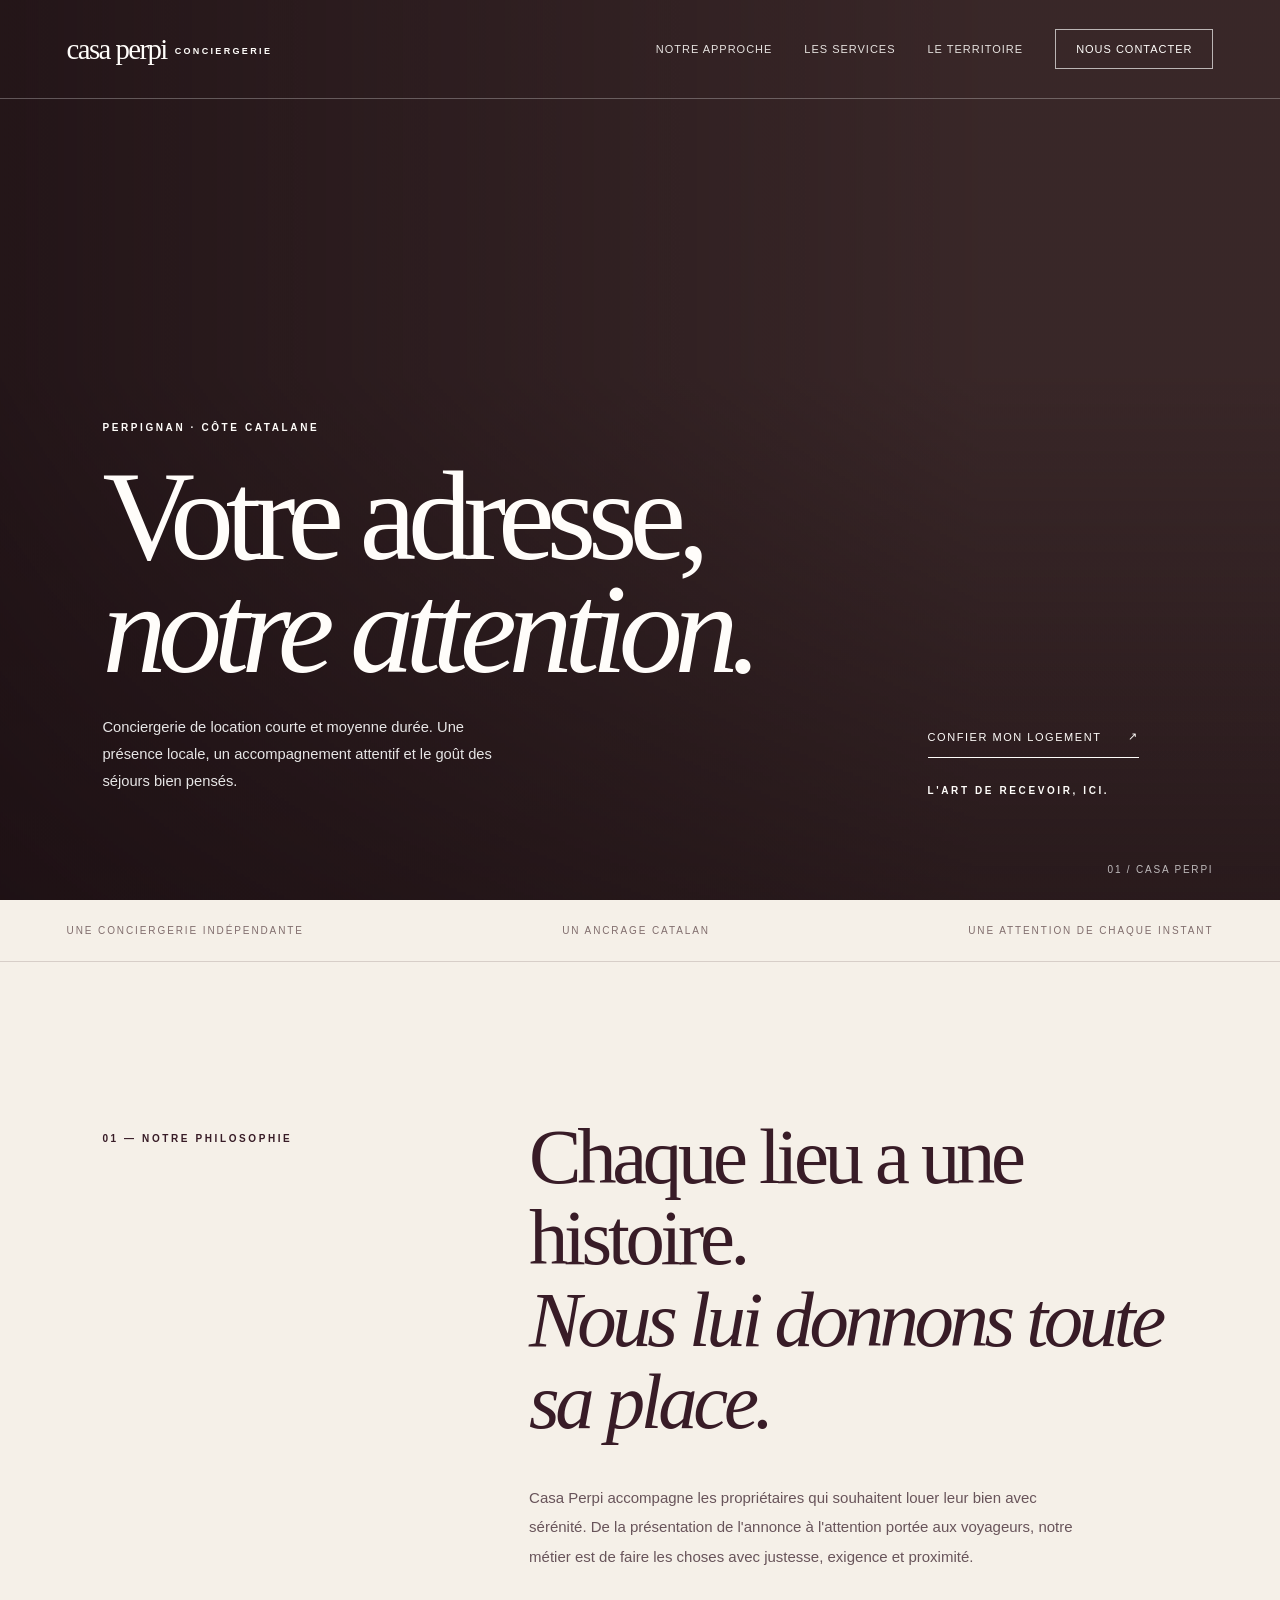
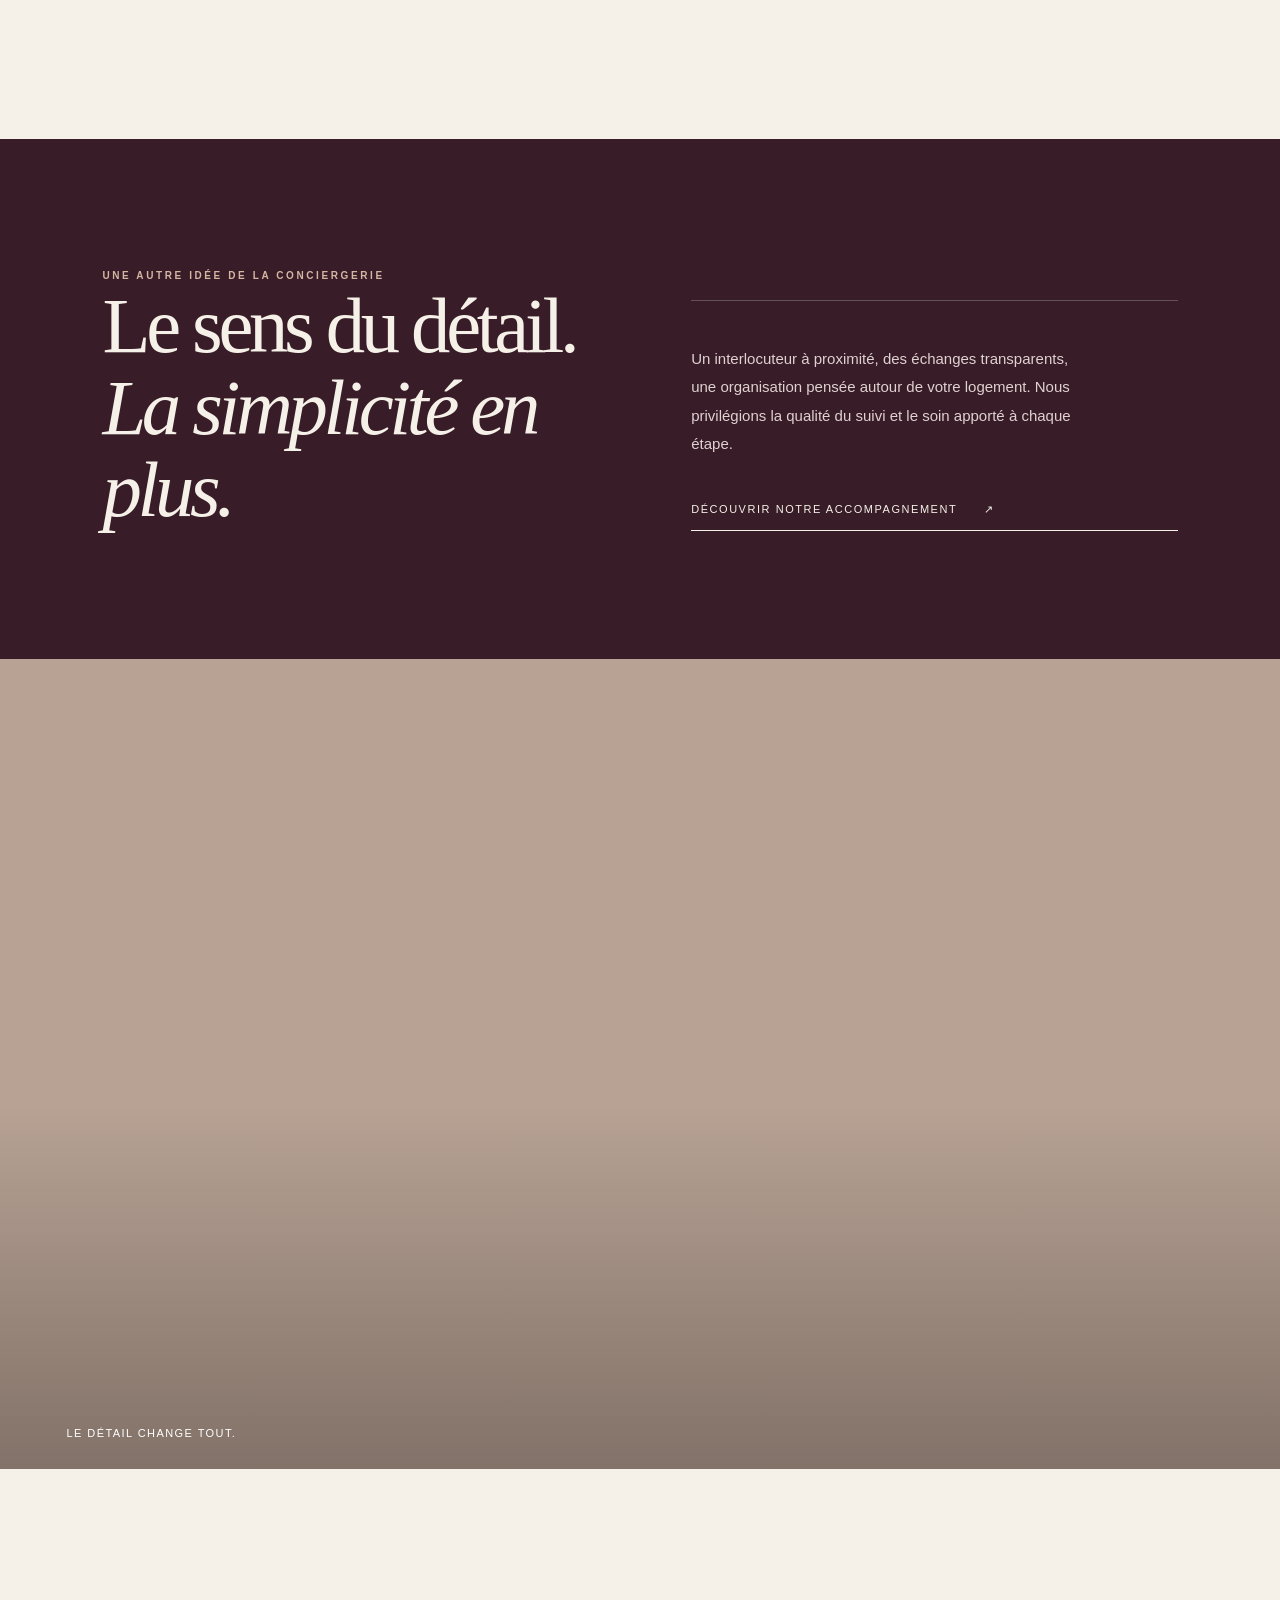
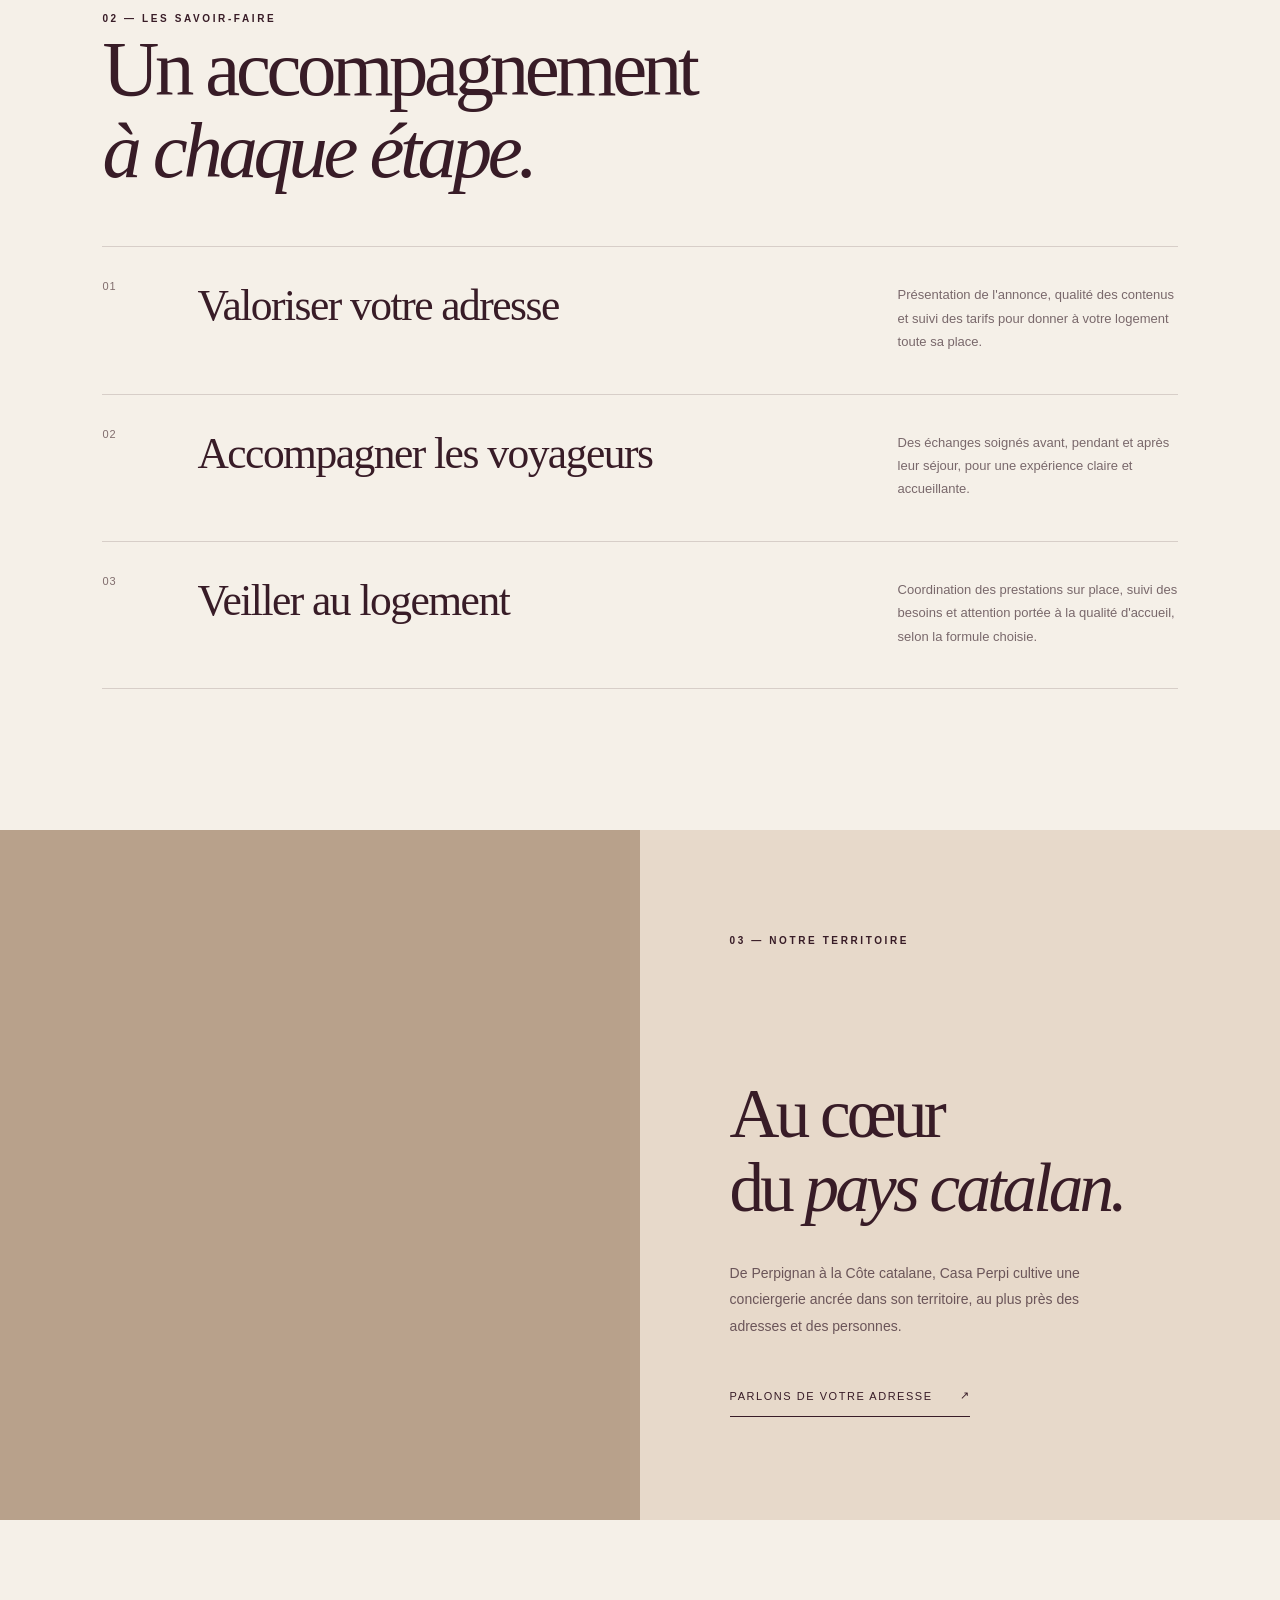
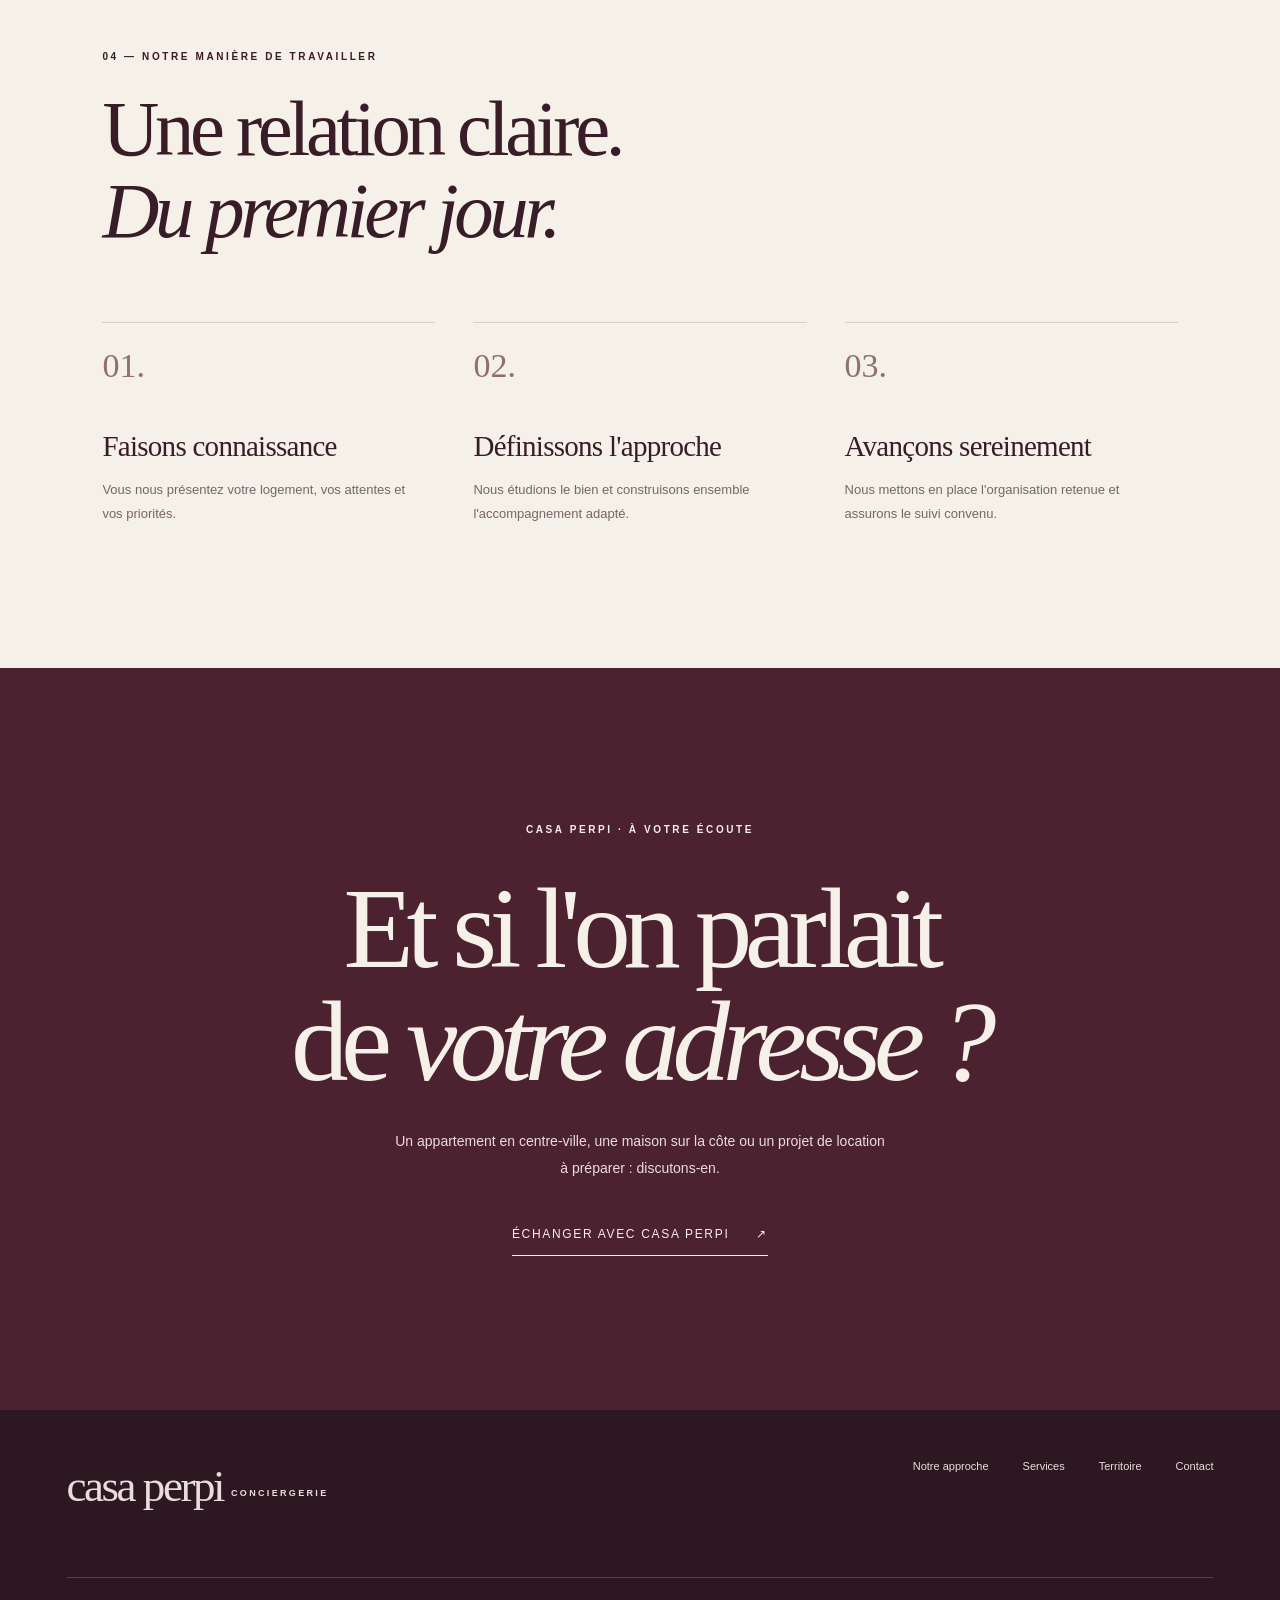
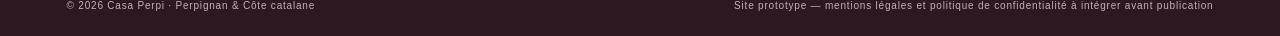
==== web/index.html @ 827ea06c "feat(web): add editorial Casa Perpi homepage prototype" ====
<!doctype html>
<html lang="fr">
<head>
  <meta charset="utf-8">
  <meta name="viewport" content="width=device-width, initial-scale=1">
  <meta name="theme-color" content="#371c27">
  <meta name="description" content="Casa Perpi, conciergerie de location courte et moyenne durée à Perpignan et sur la Côte catalane. Une attention particulière portée à chaque adresse.">
  <meta property="og:title" content="Casa Perpi — Votre adresse, notre attention">
  <meta property="og:description" content="Conciergerie de location courte et moyenne durée à Perpignan et sur la Côte catalane.">
  <meta property="og:type" content="website">
  <title>Casa Perpi — Conciergerie à Perpignan & sur la Côte catalane</title>
  <link rel="preconnect" href="https://images.unsplash.com">
  <style>
    :root{--ink:#381c27;--garnet:#4c2230;--cream:#f5f0e8;--paper:#eee5d8;--sand:#d2b79d;--white:#fffdfa;--muted:#806d6d;--line:rgba(67,36,43,.17);--serif:Georgia,"Times New Roman",serif;--sans:Inter,"Helvetica Neue",Arial,sans-serif}
    *,*::before,*::after{box-sizing:border-box}html{scroll-behavior:smooth}body{margin:0;background:var(--cream);color:var(--ink);font-family:var(--sans);-webkit-font-smoothing:antialiased}a{color:inherit;text-decoration:none}button{font:inherit}button,a{-webkit-tap-highlight-color:transparent}a:focus-visible,button:focus-visible{outline:2px solid #bf875a;outline-offset:5px}::selection{background:#cfaf97;color:var(--ink)}img{max-width:100%;display:block}
    .skip{position:absolute;left:16px;top:-70px;z-index:1000;background:white;padding:12px}.skip:focus{top:16px}
    .topbar{position:absolute;top:0;left:0;right:0;z-index:10;display:flex;align-items:center;justify-content:space-between;gap:32px;padding:29px clamp(24px,5.2vw,88px);color:var(--white);border-bottom:1px solid rgba(255,255,255,.28)}
    .logo{display:inline-flex;align-items:baseline;gap:8px;font-family:var(--serif);letter-spacing:-.055em;font-size:clamp(26px,2.25vw,38px);font-weight:400;white-space:nowrap}.logo small{font-family:var(--sans);font-size:9px;letter-spacing:.26em;font-weight:600;text-transform:uppercase;transform:translateY(-5px)}
    .nav{display:flex;align-items:center;gap:clamp(18px,2.5vw,43px);font-size:11px;letter-spacing:.09em;text-transform:uppercase}.nav a:not(.nav-cta){opacity:.88;transition:opacity .2s}.nav a:hover{opacity:1}.nav-cta{padding:13px 20px;border:1px solid rgba(255,255,255,.66);transition:background .25s,color .25s}.nav-cta:hover{background:white;color:var(--ink)}.menu-button{display:none}
    .hero{min-height:780px;height:min(940px,100svh);position:relative;display:flex;align-items:flex-end;overflow:hidden;background:#3d2a2b;color:var(--white)}
    .hero::before{content:"";position:absolute;inset:0;background:linear-gradient(90deg,rgba(25,13,17,.7),rgba(20,13,15,.09) 76%),linear-gradient(0deg,rgba(31,18,21,.58),transparent 58%),url("https://images.unsplash.com/photo-1600607687939-ce8a6c25118c?auto=format&fit=crop&w=2400&q=85") center/cover;transform:scale(1.025);animation:hero-settle 2.2s ease-out both}
    .hero-content{position:relative;width:100%;padding:0 clamp(24px,8vw,138px) clamp(72px,10vh,125px);display:grid;grid-template-columns:minmax(0,1fr) 250px;align-items:end;gap:36px}
    .eyebrow{font-size:10px;font-weight:600;letter-spacing:.26em;text-transform:uppercase;line-height:1.8}.hero h1{font:400 clamp(74px,10vw,160px)/.88 var(--serif);letter-spacing:-.065em;margin:23px 0 28px;max-width:950px}.hero h1 em{font-weight:400;font-style:italic}.hero .lead{font-size:clamp(13px,1.15vw,16px);line-height:1.85;max-width:420px;color:rgba(255,255,255,.89)}.hero-aside{align-self:end;display:flex;flex-direction:column;gap:24px;align-items:flex-start;padding-bottom:10px}.link-line{display:inline-flex;align-items:center;gap:27px;font-size:11px;text-transform:uppercase;letter-spacing:.14em;border-bottom:1px solid currentColor;padding:0 0 14px;transition:gap .3s}.link-line:hover{gap:40px}.hero-index{position:absolute;right:clamp(24px,5.2vw,88px);bottom:25px;font-size:10px;letter-spacing:.18em;color:rgba(255,255,255,.7)}
    .marquee{display:flex;justify-content:space-between;gap:20px;padding:25px clamp(24px,5.2vw,88px);border-bottom:1px solid var(--line);font-size:10px;text-transform:uppercase;letter-spacing:.19em;color:var(--muted)}
    .intro{padding:clamp(100px,12vw,185px) clamp(24px,8vw,138px);display:grid;grid-template-columns:1fr 2fr;gap:clamp(36px,8vw,125px)}.intro .eyebrow{margin-top:14px}.intro h2,.section-heading{font:400 clamp(47px,6.15vw,102px)/1.04 var(--serif);letter-spacing:-.055em;margin:0}.intro h2 em,.section-heading em{font-weight:400}.intro-copy{max-width:550px;margin-top:40px;font-size:15px;line-height:1.95;color:#68545a}
    .statement{background:var(--ink);color:var(--cream);padding:clamp(80px,10vw,145px) clamp(24px,8vw,138px);display:grid;grid-template-columns:1fr 1fr;gap:8vw}.statement .section-heading{max-width:650px}.statement .detail{display:grid;align-content:end;gap:29px}.rule{height:1px;background:rgba(255,255,255,.23)}.statement p{max-width:390px;font-size:15px;line-height:1.9;color:#e0d1d2}.statement .eyebrow{color:#d4b6a3}
    .image-panel{height:clamp(420px,68vw,810px);background:url("https://images.unsplash.com/photo-1613490493576-7fde63acd811?auto=format&fit=crop&w=2400&q=85") center 58%/cover #b7a294;position:relative}.image-panel:after{content:"";position:absolute;inset:0;background:linear-gradient(0deg,rgba(20,12,12,.32),transparent 45%)}.image-note{position:absolute;z-index:1;left:clamp(24px,5.2vw,88px);bottom:30px;color:white;font-size:11px;letter-spacing:.13em;text-transform:uppercase}
    .services{padding:clamp(100px,11vw,160px) clamp(24px,8vw,138px)}.services-head{display:flex;align-items:end;justify-content:space-between;gap:25px;padding-bottom:55px}.services-head .section-heading{max-width:800px}.service{display:grid;grid-template-columns:65px minmax(0,1fr) 280px;gap:30px;align-items:start;border-top:1px solid var(--line);padding:33px 0 40px}.service:last-child{border-bottom:1px solid var(--line)}.service .num{font-size:11px;color:var(--muted);letter-spacing:.1em}.service h3{font:400 clamp(30px,3.4vw,52px)/1.15 var(--serif);letter-spacing:-.035em;margin:0}.service p{margin:3px 0 0;font-size:13px;line-height:1.8;color:#79686b}
    .territory{display:grid;grid-template-columns:1fr 1fr;min-height:690px;background:#e7d9ca}.territory-visual{background:url("https://images.unsplash.com/photo-1533105079780-92b9be482077?auto=format&fit=crop&w=1400&q=85") center/cover #b8a18b;min-height:530px}.territory-content{padding:clamp(70px,8vw,130px) clamp(35px,7vw,115px);display:flex;flex-direction:column;justify-content:space-between;align-items:flex-start}.territory-content h2{font:400 clamp(49px,5.4vw,84px)/1.07 var(--serif);letter-spacing:-.055em;margin:35px 0}.territory-content p{font-size:14px;line-height:1.9;max-width:360px;color:#6b5559}.territory-content .link-line{margin-top:36px}
    .approach{padding:clamp(95px,10vw,155px) clamp(24px,8vw,138px)}.approach .section-heading{max-width:750px;margin:22px 0 70px}.steps{display:grid;grid-template-columns:repeat(3,1fr);gap:38px}.step{border-top:1px solid var(--line);padding-top:24px}.step strong{font:400 34px var(--serif);color:#8f706f}.step h3{font:400 29px var(--serif);letter-spacing:-.025em;margin:45px 0 15px}.step p{font-size:13px;line-height:1.9;color:#776568;max-width:310px}
    .contact{background:var(--garnet);color:var(--cream);text-align:center;padding:clamp(100px,12vw,180px) 24px}.contact h2{font:400 clamp(65px,9vw,145px)/.98 var(--serif);letter-spacing:-.065em;margin:33px auto 30px;max-width:1100px}.contact h2 em{font-weight:400}.contact p{font-size:14px;line-height:1.9;color:#ebdce0;margin:0 auto 43px;max-width:500px}.contact .link-line{font-size:12px}.footer{background:#2d1821;color:#e8dce0;padding:50px clamp(24px,5.2vw,88px) 25px}.footer-top{display:flex;justify-content:space-between;gap:35px;align-items:start;padding-bottom:65px}.footer .logo{font-size:45px}.footer-menu{display:flex;gap:34px;font-size:11px}.footer-bottom{display:flex;justify-content:space-between;gap:22px;border-top:1px solid rgba(255,255,255,.18);padding-top:22px;font-size:10px;letter-spacing:.08em;color:#c3afb6}
    .reveal{opacity:0;transform:translateY(28px);transition:opacity .75s ease,transform .75s cubic-bezier(.2,.7,.2,1)}.reveal.is-visible{opacity:1;transform:none}
    @keyframes hero-settle{from{transform:scale(1.09);filter:brightness(.75)}to{transform:scale(1.025);filter:brightness(1)}}
    @media(max-width:1050px){.nav{gap:18px}.hero-content{grid-template-columns:1fr}.hero-aside{padding:0}.hero h1{font-size:clamp(72px,12vw,130px)}.service{grid-template-columns:50px 1fr 230px}.territory-content{padding:75px 40px}}
    @media(max-width:760px){.topbar{padding:21px 24px}.menu-button{display:block;background:none;border:0;color:white;font-size:11px;text-transform:uppercase;letter-spacing:.14em;padding:12px}.nav{display:none;position:absolute;top:77px;left:0;right:0;background:var(--ink);padding:35px 24px;flex-direction:column;align-items:flex-start;gap:28px}.nav.open{display:flex}.hero{height:93svh;min-height:650px}.hero::before{background-position:61% center}.hero-content{padding:0 24px 70px}.hero h1{font-size:clamp(65px,14vw,105px);line-height:.94;margin:22px 0}.hero-aside{gap:13px}.hero-index{display:none}.marquee{padding:22px 24px;flex-wrap:wrap;gap:10px;font-size:9px}.marquee span:last-child{display:none}.intro{grid-template-columns:1fr;gap:34px;padding:90px 24px}.intro h2,.section-heading{font-size:clamp(48px,11vw,80px)}.intro-copy{margin-top:25px}.statement{grid-template-columns:1fr;gap:40px;padding:90px 24px}.image-panel{height:510px;background-position:60%}.services{padding:90px 24px}.services-head{padding-bottom:35px}.service{grid-template-columns:33px 1fr;gap:12px 20px;padding:29px 0}.service p{grid-column:2;max-width:460px}.service h3{font-size:35px}.territory{grid-template-columns:1fr}.territory-visual{min-height:440px}.territory-content{min-height:460px;padding:65px 24px}.approach{padding:90px 24px}.approach .section-heading{margin-bottom:45px}.steps{grid-template-columns:1fr;gap:40px}.step h3{margin-top:24px}.contact{padding:110px 24px}.contact h2{font-size:clamp(60px,13vw,105px)}.footer{padding:50px 24px 25px}.footer-top{flex-direction:column;gap:42px}.footer-menu{flex-wrap:wrap}.footer-bottom{flex-direction:column}}
    @media(prefers-reduced-motion:reduce){html{scroll-behavior:auto}.hero::before{animation:none}.reveal{opacity:1;transform:none;transition:none}.link-line,.nav-cta{transition:none}}
  </style>
</head>
<body>
  <a class="skip" href="#main">Aller au contenu</a>
  <header class="topbar">
    <a class="logo" href="#accueil" aria-label="Casa Perpi, accueil">casa perpi <small>Conciergerie</small></a>
    <button class="menu-button" aria-expanded="false" aria-controls="site-navigation" type="button">Menu +</button>
    <nav class="nav" id="site-navigation" aria-label="Navigation principale">
      <a href="#approche">Notre approche</a><a href="#services">Les services</a><a href="#territoire">Le territoire</a>
      <a class="nav-cta" href="mailto:contact@casaperpi.com?subject=Parlons%20de%20mon%20logement">Nous contacter</a>
    </nav>
  </header>
  <main id="main">
    <section class="hero" id="accueil" aria-label="Présentation Casa Perpi">
      <div class="hero-content">
        <div><div class="eyebrow">Perpignan · Côte catalane</div><h1>Votre adresse,<br><em>notre attention.</em></h1><p class="lead">Conciergerie de location courte et moyenne durée. Une présence locale, un accompagnement attentif et le goût des séjours bien pensés.</p></div>
        <div class="hero-aside"><a class="link-line" href="mailto:contact@casaperpi.com?subject=Confier%20mon%20logement"><span>Confier mon logement</span><span aria-hidden="true">↗</span></a><span class="eyebrow">L'art de recevoir, ici.</span></div>
      </div><span class="hero-index">01 / CASA PERPI</span>
    </section>
    <div class="marquee"><span>Une conciergerie indépendante</span><span>Un ancrage catalan</span><span>Une attention de chaque instant</span></div>
    <section class="intro" id="approche"><div class="eyebrow reveal">01 — Notre philosophie</div><div><h2 class="reveal">Chaque lieu a une histoire.<br><em>Nous lui donnons toute sa place.</em></h2><p class="intro-copy reveal">Casa Perpi accompagne les propriétaires qui souhaitent louer leur bien avec sérénité. De la présentation de l'annonce à l'attention portée aux voyageurs, notre métier est de faire les choses avec justesse, exigence et proximité.</p></div></section>
    <section class="statement"><div><div class="eyebrow reveal">Une autre idée de la conciergerie</div><h2 class="section-heading reveal">Le sens du détail.<br><em>La simplicité en plus.</em></h2></div><div class="detail reveal"><div class="rule"></div><p>Un interlocuteur à proximité, des échanges transparents, une organisation pensée autour de votre logement. Nous privilégions la qualité du suivi et le soin apporté à chaque étape.</p><a class="link-line" href="#services">Découvrir notre accompagnement <span aria-hidden="true">↗</span></a></div></section>
    <div class="image-panel" role="img" aria-label="Architecture et espace de vie baignés de lumière naturelle"><span class="image-note">Le détail change tout.</span></div>
    <section class="services" id="services"><div class="services-head"><div><div class="eyebrow reveal">02 — Les savoir-faire</div><h2 class="section-heading reveal">Un accompagnement<br><em>à chaque étape.</em></h2></div></div>
      <div class="service reveal"><span class="num">01</span><h3>Valoriser votre adresse</h3><p>Présentation de l'annonce, qualité des contenus et suivi des tarifs pour donner à votre logement toute sa place.</p></div>
      <div class="service reveal"><span class="num">02</span><h3>Accompagner les voyageurs</h3><p>Des échanges soignés avant, pendant et après leur séjour, pour une expérience claire et accueillante.</p></div>
      <div class="service reveal"><span class="num">03</span><h3>Veiller au logement</h3><p>Coordination des prestations sur place, suivi des besoins et attention portée à la qualité d'accueil, selon la formule choisie.</p></div>
    </section>
    <section class="territory" id="territoire"><div class="territory-visual" role="img" aria-label="Atmosphère méditerranéenne"></div><div class="territory-content"><div class="eyebrow reveal">03 — Notre territoire</div><div><h2 class="reveal">Au cœur<br>du <em>pays catalan.</em></h2><p class="reveal">De Perpignan à la Côte catalane, Casa Perpi cultive une conciergerie ancrée dans son territoire, au plus près des adresses et des personnes.</p><a class="link-line reveal" href="mailto:contact@casaperpi.com?subject=Mon%20logement%20en%20pays%20catalan">Parlons de votre adresse <span aria-hidden="true">↗</span></a></div></div></section>
    <section class="approach"><div class="eyebrow reveal">04 — Notre manière de travailler</div><h2 class="section-heading reveal">Une relation claire.<br><em>Du premier jour.</em></h2><div class="steps"><div class="step reveal"><strong>01.</strong><h3>Faisons connaissance</h3><p>Vous nous présentez votre logement, vos attentes et vos priorités.</p></div><div class="step reveal"><strong>02.</strong><h3>Définissons l'approche</h3><p>Nous étudions le bien et construisons ensemble l'accompagnement adapté.</p></div><div class="step reveal"><strong>03.</strong><h3>Avançons sereinement</h3><p>Nous mettons en place l'organisation retenue et assurons le suivi convenu.</p></div></div></section>
    <section class="contact" id="contact"><div class="eyebrow reveal">Casa Perpi · À votre écoute</div><h2 class="reveal">Et si l'on parlait<br>de <em>votre adresse&nbsp;?</em></h2><p class="reveal">Un appartement en centre-ville, une maison sur la côte ou un projet de location à préparer : discutons-en.</p><a class="link-line reveal" href="mailto:contact@casaperpi.com?subject=Mon%20projet%20Casa%20Perpi">Échanger avec Casa Perpi <span aria-hidden="true">↗</span></a></section>
  </main>
  <footer class="footer"><div class="footer-top"><a class="logo" href="#accueil">casa perpi <small>Conciergerie</small></a><div class="footer-menu"><a href="#approche">Notre approche</a><a href="#services">Services</a><a href="#territoire">Territoire</a><a href="mailto:contact@casaperpi.com">Contact</a></div></div><div class="footer-bottom"><span>© <span id="year">2026</span> Casa Perpi · Perpignan & Côte catalane</span><span>Site prototype — mentions légales et politique de confidentialité à intégrer avant publication</span></div></footer>
  <script>
  (()=>{const btn=document.querySelector('.menu-button'),nav=document.querySelector('.nav');btn.addEventListener('click',()=>{const open=nav.classList.toggle('open');btn.setAttribute('aria-expanded',String(open));btn.textContent=open?'Fermer −':'Menu +'});nav.querySelectorAll('a').forEach(a=>a.addEventListener('click',()=>{nav.classList.remove('open');btn.setAttribute('aria-expanded','false');btn.textContent='Menu +'}));document.getElementById('year').textContent=new Date().getFullYear();if('IntersectionObserver' in window){const io=new IntersectionObserver(entries=>{entries.forEach(e=>{if(e.isIntersecting){e.target.classList.add('is-visible');io.unobserve(e.target)}})},{threshold:.12,rootMargin:'0px 0px -25px 0px'});document.querySelectorAll('.reveal').forEach(el=>io.observe(el))}else document.querySelectorAll('.reveal').forEach(el=>el.classList.add('is-visible'))})();
  </script>
</body>
</html>
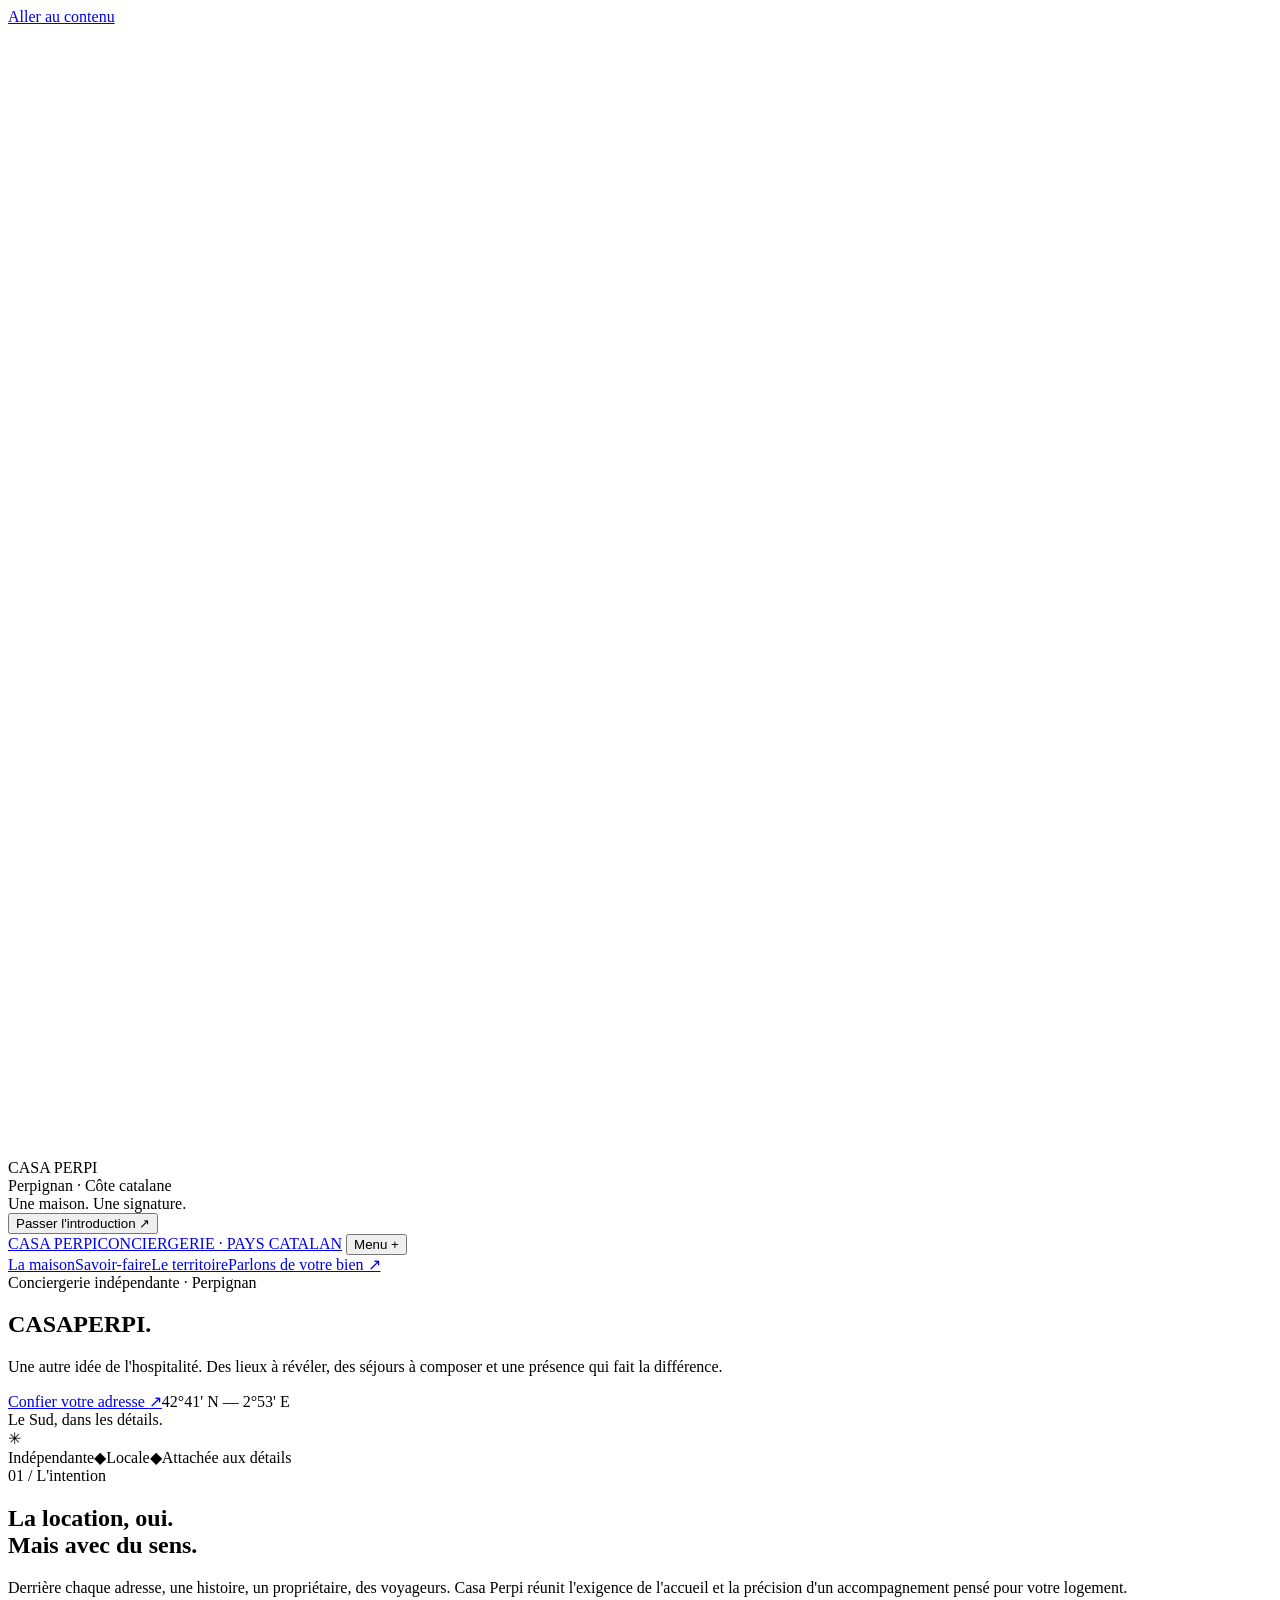
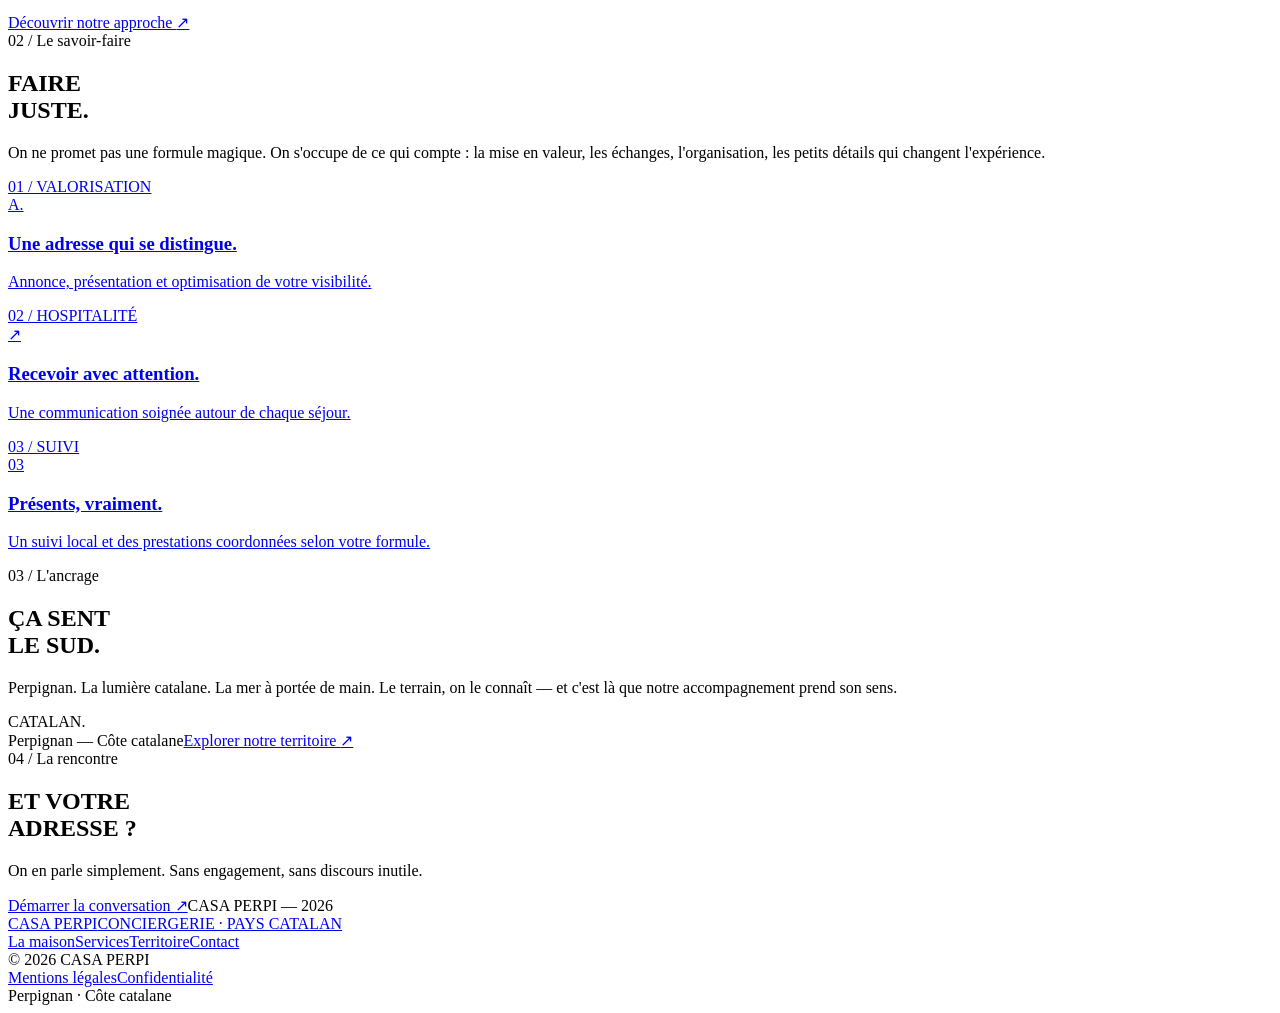
==== commit 514341c3: "feat(v2): replace rejected generic hero with hand-drawn cinematic brand entrance" ====
--- a/web/index.html
+++ b/web/index.html
@@ -1,74 +1,42 @@
 <!doctype html>
 <html lang="fr">
-<head>
-  <meta charset="utf-8">
-  <meta name="viewport" content="width=device-width, initial-scale=1">
-  <meta name="theme-color" content="#371c27">
-  <meta name="description" content="Casa Perpi, conciergerie de location courte et moyenne durée à Perpignan et sur la Côte catalane. Une attention particulière portée à chaque adresse.">
-  <meta property="og:title" content="Casa Perpi — Votre adresse, notre attention">
-  <meta property="og:description" content="Conciergerie de location courte et moyenne durée à Perpignan et sur la Côte catalane.">
-  <meta property="og:type" content="website">
-  <title>Casa Perpi — Conciergerie à Perpignan & sur la Côte catalane</title>
-  <link rel="preconnect" href="https://images.unsplash.com">
-  <style>
-    :root{--ink:#381c27;--garnet:#4c2230;--cream:#f5f0e8;--paper:#eee5d8;--sand:#d2b79d;--white:#fffdfa;--muted:#806d6d;--line:rgba(67,36,43,.17);--serif:Georgia,"Times New Roman",serif;--sans:Inter,"Helvetica Neue",Arial,sans-serif}
-    *,*::before,*::after{box-sizing:border-box}html{scroll-behavior:smooth}body{margin:0;background:var(--cream);color:var(--ink);font-family:var(--sans);-webkit-font-smoothing:antialiased}a{color:inherit;text-decoration:none}button{font:inherit}button,a{-webkit-tap-highlight-color:transparent}a:focus-visible,button:focus-visible{outline:2px solid #bf875a;outline-offset:5px}::selection{background:#cfaf97;color:var(--ink)}img{max-width:100%;display:block}
-    .skip{position:absolute;left:16px;top:-70px;z-index:1000;background:white;padding:12px}.skip:focus{top:16px}
-    .topbar{position:absolute;top:0;left:0;right:0;z-index:10;display:flex;align-items:center;justify-content:space-between;gap:32px;padding:29px clamp(24px,5.2vw,88px);color:var(--white);border-bottom:1px solid rgba(255,255,255,.28)}
-    .logo{display:inline-flex;align-items:baseline;gap:8px;font-family:var(--serif);letter-spacing:-.055em;font-size:clamp(26px,2.25vw,38px);font-weight:400;white-space:nowrap}.logo small{font-family:var(--sans);font-size:9px;letter-spacing:.26em;font-weight:600;text-transform:uppercase;transform:translateY(-5px)}
-    .nav{display:flex;align-items:center;gap:clamp(18px,2.5vw,43px);font-size:11px;letter-spacing:.09em;text-transform:uppercase}.nav a:not(.nav-cta){opacity:.88;transition:opacity .2s}.nav a:hover{opacity:1}.nav-cta{padding:13px 20px;border:1px solid rgba(255,255,255,.66);transition:background .25s,color .25s}.nav-cta:hover{background:white;color:var(--ink)}.menu-button{display:none}
-    .hero{min-height:780px;height:min(940px,100svh);position:relative;display:flex;align-items:flex-end;overflow:hidden;background:#3d2a2b;color:var(--white)}
-    .hero::before{content:"";position:absolute;inset:0;background:linear-gradient(90deg,rgba(25,13,17,.7),rgba(20,13,15,.09) 76%),linear-gradient(0deg,rgba(31,18,21,.58),transparent 58%),url("https://images.unsplash.com/photo-1600607687939-ce8a6c25118c?auto=format&fit=crop&w=2400&q=85") center/cover;transform:scale(1.025);animation:hero-settle 2.2s ease-out both}
-    .hero-content{position:relative;width:100%;padding:0 clamp(24px,8vw,138px) clamp(72px,10vh,125px);display:grid;grid-template-columns:minmax(0,1fr) 250px;align-items:end;gap:36px}
-    .eyebrow{font-size:10px;font-weight:600;letter-spacing:.26em;text-transform:uppercase;line-height:1.8}.hero h1{font:400 clamp(74px,10vw,160px)/.88 var(--serif);letter-spacing:-.065em;margin:23px 0 28px;max-width:950px}.hero h1 em{font-weight:400;font-style:italic}.hero .lead{font-size:clamp(13px,1.15vw,16px);line-height:1.85;max-width:420px;color:rgba(255,255,255,.89)}.hero-aside{align-self:end;display:flex;flex-direction:column;gap:24px;align-items:flex-start;padding-bottom:10px}.link-line{display:inline-flex;align-items:center;gap:27px;font-size:11px;text-transform:uppercase;letter-spacing:.14em;border-bottom:1px solid currentColor;padding:0 0 14px;transition:gap .3s}.link-line:hover{gap:40px}.hero-index{position:absolute;right:clamp(24px,5.2vw,88px);bottom:25px;font-size:10px;letter-spacing:.18em;color:rgba(255,255,255,.7)}
-    .marquee{display:flex;justify-content:space-between;gap:20px;padding:25px clamp(24px,5.2vw,88px);border-bottom:1px solid var(--line);font-size:10px;text-transform:uppercase;letter-spacing:.19em;color:var(--muted)}
-    .intro{padding:clamp(100px,12vw,185px) clamp(24px,8vw,138px);display:grid;grid-template-columns:1fr 2fr;gap:clamp(36px,8vw,125px)}.intro .eyebrow{margin-top:14px}.intro h2,.section-heading{font:400 clamp(47px,6.15vw,102px)/1.04 var(--serif);letter-spacing:-.055em;margin:0}.intro h2 em,.section-heading em{font-weight:400}.intro-copy{max-width:550px;margin-top:40px;font-size:15px;line-height:1.95;color:#68545a}
-    .statement{background:var(--ink);color:var(--cream);padding:clamp(80px,10vw,145px) clamp(24px,8vw,138px);display:grid;grid-template-columns:1fr 1fr;gap:8vw}.statement .section-heading{max-width:650px}.statement .detail{display:grid;align-content:end;gap:29px}.rule{height:1px;background:rgba(255,255,255,.23)}.statement p{max-width:390px;font-size:15px;line-height:1.9;color:#e0d1d2}.statement .eyebrow{color:#d4b6a3}
-    .image-panel{height:clamp(420px,68vw,810px);background:url("https://images.unsplash.com/photo-1613490493576-7fde63acd811?auto=format&fit=crop&w=2400&q=85") center 58%/cover #b7a294;position:relative}.image-panel:after{content:"";position:absolute;inset:0;background:linear-gradient(0deg,rgba(20,12,12,.32),transparent 45%)}.image-note{position:absolute;z-index:1;left:clamp(24px,5.2vw,88px);bottom:30px;color:white;font-size:11px;letter-spacing:.13em;text-transform:uppercase}
-    .services{padding:clamp(100px,11vw,160px) clamp(24px,8vw,138px)}.services-head{display:flex;align-items:end;justify-content:space-between;gap:25px;padding-bottom:55px}.services-head .section-heading{max-width:800px}.service{display:grid;grid-template-columns:65px minmax(0,1fr) 280px;gap:30px;align-items:start;border-top:1px solid var(--line);padding:33px 0 40px}.service:last-child{border-bottom:1px solid var(--line)}.service .num{font-size:11px;color:var(--muted);letter-spacing:.1em}.service h3{font:400 clamp(30px,3.4vw,52px)/1.15 var(--serif);letter-spacing:-.035em;margin:0}.service p{margin:3px 0 0;font-size:13px;line-height:1.8;color:#79686b}
-    .territory{display:grid;grid-template-columns:1fr 1fr;min-height:690px;background:#e7d9ca}.territory-visual{background:url("https://images.unsplash.com/photo-1533105079780-92b9be482077?auto=format&fit=crop&w=1400&q=85") center/cover #b8a18b;min-height:530px}.territory-content{padding:clamp(70px,8vw,130px) clamp(35px,7vw,115px);display:flex;flex-direction:column;justify-content:space-between;align-items:flex-start}.territory-content h2{font:400 clamp(49px,5.4vw,84px)/1.07 var(--serif);letter-spacing:-.055em;margin:35px 0}.territory-content p{font-size:14px;line-height:1.9;max-width:360px;color:#6b5559}.territory-content .link-line{margin-top:36px}
-    .approach{padding:clamp(95px,10vw,155px) clamp(24px,8vw,138px)}.approach .section-heading{max-width:750px;margin:22px 0 70px}.steps{display:grid;grid-template-columns:repeat(3,1fr);gap:38px}.step{border-top:1px solid var(--line);padding-top:24px}.step strong{font:400 34px var(--serif);color:#8f706f}.step h3{font:400 29px var(--serif);letter-spacing:-.025em;margin:45px 0 15px}.step p{font-size:13px;line-height:1.9;color:#776568;max-width:310px}
-    .contact{background:var(--garnet);color:var(--cream);text-align:center;padding:clamp(100px,12vw,180px) 24px}.contact h2{font:400 clamp(65px,9vw,145px)/.98 var(--serif);letter-spacing:-.065em;margin:33px auto 30px;max-width:1100px}.contact h2 em{font-weight:400}.contact p{font-size:14px;line-height:1.9;color:#ebdce0;margin:0 auto 43px;max-width:500px}.contact .link-line{font-size:12px}.footer{background:#2d1821;color:#e8dce0;padding:50px clamp(24px,5.2vw,88px) 25px}.footer-top{display:flex;justify-content:space-between;gap:35px;align-items:start;padding-bottom:65px}.footer .logo{font-size:45px}.footer-menu{display:flex;gap:34px;font-size:11px}.footer-bottom{display:flex;justify-content:space-between;gap:22px;border-top:1px solid rgba(255,255,255,.18);padding-top:22px;font-size:10px;letter-spacing:.08em;color:#c3afb6}
-    .reveal{opacity:0;transform:translateY(28px);transition:opacity .75s ease,transform .75s cubic-bezier(.2,.7,.2,1)}.reveal.is-visible{opacity:1;transform:none}
-    @keyframes hero-settle{from{transform:scale(1.09);filter:brightness(.75)}to{transform:scale(1.025);filter:brightness(1)}}
-    @media(max-width:1050px){.nav{gap:18px}.hero-content{grid-template-columns:1fr}.hero-aside{padding:0}.hero h1{font-size:clamp(72px,12vw,130px)}.service{grid-template-columns:50px 1fr 230px}.territory-content{padding:75px 40px}}
-    @media(max-width:760px){.topbar{padding:21px 24px}.menu-button{display:block;background:none;border:0;color:white;font-size:11px;text-transform:uppercase;letter-spacing:.14em;padding:12px}.nav{display:none;position:absolute;top:77px;left:0;right:0;background:var(--ink);padding:35px 24px;flex-direction:column;align-items:flex-start;gap:28px}.nav.open{display:flex}.hero{height:93svh;min-height:650px}.hero::before{background-position:61% center}.hero-content{padding:0 24px 70px}.hero h1{font-size:clamp(65px,14vw,105px);line-height:.94;margin:22px 0}.hero-aside{gap:13px}.hero-index{display:none}.marquee{padding:22px 24px;flex-wrap:wrap;gap:10px;font-size:9px}.marquee span:last-child{display:none}.intro{grid-template-columns:1fr;gap:34px;padding:90px 24px}.intro h2,.section-heading{font-size:clamp(48px,11vw,80px)}.intro-copy{margin-top:25px}.statement{grid-template-columns:1fr;gap:40px;padding:90px 24px}.image-panel{height:510px;background-position:60%}.services{padding:90px 24px}.services-head{padding-bottom:35px}.service{grid-template-columns:33px 1fr;gap:12px 20px;padding:29px 0}.service p{grid-column:2;max-width:460px}.service h3{font-size:35px}.territory{grid-template-columns:1fr}.territory-visual{min-height:440px}.territory-content{min-height:460px;padding:65px 24px}.approach{padding:90px 24px}.approach .section-heading{margin-bottom:45px}.steps{grid-template-columns:1fr;gap:40px}.step h3{margin-top:24px}.contact{padding:110px 24px}.contact h2{font-size:clamp(60px,13vw,105px)}.footer{padding:50px 24px 25px}.footer-top{flex-direction:column;gap:42px}.footer-menu{flex-wrap:wrap}.footer-bottom{flex-direction:column}}
-    @media(prefers-reduced-motion:reduce){html{scroll-behavior:auto}.hero::before{animation:none}.reveal{opacity:1;transform:none;transition:none}.link-line,.nav-cta{transition:none}}
-  </style>
-</head>
-<body>
-  <a class="skip" href="#main">Aller au contenu</a>
-  <header class="topbar">
-    <a class="logo" href="#accueil" aria-label="Casa Perpi, accueil">casa perpi <small>Conciergerie</small></a>
-    <button class="menu-button" aria-expanded="false" aria-controls="site-navigation" type="button">Menu +</button>
-    <nav class="nav" id="site-navigation" aria-label="Navigation principale">
-      <a href="#approche">Notre approche</a><a href="#services">Les services</a><a href="#territoire">Le territoire</a>
-      <a class="nav-cta" href="mailto:contact@casaperpi.com?subject=Parlons%20de%20mon%20logement">Nous contacter</a>
-    </nav>
-  </header>
-  <main id="main">
-    <section class="hero" id="accueil" aria-label="Présentation Casa Perpi">
-      <div class="hero-content">
-        <div><div class="eyebrow">Perpignan · Côte catalane</div><h1>Votre adresse,<br><em>notre attention.</em></h1><p class="lead">Conciergerie de location courte et moyenne durée. Une présence locale, un accompagnement attentif et le goût des séjours bien pensés.</p></div>
-        <div class="hero-aside"><a class="link-line" href="mailto:contact@casaperpi.com?subject=Confier%20mon%20logement"><span>Confier mon logement</span><span aria-hidden="true">↗</span></a><span class="eyebrow">L'art de recevoir, ici.</span></div>
-      </div><span class="hero-index">01 / CASA PERPI</span>
-    </section>
-    <div class="marquee"><span>Une conciergerie indépendante</span><span>Un ancrage catalan</span><span>Une attention de chaque instant</span></div>
-    <section class="intro" id="approche"><div class="eyebrow reveal">01 — Notre philosophie</div><div><h2 class="reveal">Chaque lieu a une histoire.<br><em>Nous lui donnons toute sa place.</em></h2><p class="intro-copy reveal">Casa Perpi accompagne les propriétaires qui souhaitent louer leur bien avec sérénité. De la présentation de l'annonce à l'attention portée aux voyageurs, notre métier est de faire les choses avec justesse, exigence et proximité.</p></div></section>
-    <section class="statement"><div><div class="eyebrow reveal">Une autre idée de la conciergerie</div><h2 class="section-heading reveal">Le sens du détail.<br><em>La simplicité en plus.</em></h2></div><div class="detail reveal"><div class="rule"></div><p>Un interlocuteur à proximité, des échanges transparents, une organisation pensée autour de votre logement. Nous privilégions la qualité du suivi et le soin apporté à chaque étape.</p><a class="link-line" href="#services">Découvrir notre accompagnement <span aria-hidden="true">↗</span></a></div></section>
-    <div class="image-panel" role="img" aria-label="Architecture et espace de vie baignés de lumière naturelle"><span class="image-note">Le détail change tout.</span></div>
-    <section class="services" id="services"><div class="services-head"><div><div class="eyebrow reveal">02 — Les savoir-faire</div><h2 class="section-heading reveal">Un accompagnement<br><em>à chaque étape.</em></h2></div></div>
-      <div class="service reveal"><span class="num">01</span><h3>Valoriser votre adresse</h3><p>Présentation de l'annonce, qualité des contenus et suivi des tarifs pour donner à votre logement toute sa place.</p></div>
-      <div class="service reveal"><span class="num">02</span><h3>Accompagner les voyageurs</h3><p>Des échanges soignés avant, pendant et après leur séjour, pour une expérience claire et accueillante.</p></div>
-      <div class="service reveal"><span class="num">03</span><h3>Veiller au logement</h3><p>Coordination des prestations sur place, suivi des besoins et attention portée à la qualité d'accueil, selon la formule choisie.</p></div>
-    </section>
-    <section class="territory" id="territoire"><div class="territory-visual" role="img" aria-label="Atmosphère méditerranéenne"></div><div class="territory-content"><div class="eyebrow reveal">03 — Notre territoire</div><div><h2 class="reveal">Au cœur<br>du <em>pays catalan.</em></h2><p class="reveal">De Perpignan à la Côte catalane, Casa Perpi cultive une conciergerie ancrée dans son territoire, au plus près des adresses et des personnes.</p><a class="link-line reveal" href="mailto:contact@casaperpi.com?subject=Mon%20logement%20en%20pays%20catalan">Parlons de votre adresse <span aria-hidden="true">↗</span></a></div></div></section>
-    <section class="approach"><div class="eyebrow reveal">04 — Notre manière de travailler</div><h2 class="section-heading reveal">Une relation claire.<br><em>Du premier jour.</em></h2><div class="steps"><div class="step reveal"><strong>01.</strong><h3>Faisons connaissance</h3><p>Vous nous présentez votre logement, vos attentes et vos priorités.</p></div><div class="step reveal"><strong>02.</strong><h3>Définissons l'approche</h3><p>Nous étudions le bien et construisons ensemble l'accompagnement adapté.</p></div><div class="step reveal"><strong>03.</strong><h3>Avançons sereinement</h3><p>Nous mettons en place l'organisation retenue et assurons le suivi convenu.</p></div></div></section>
-    <section class="contact" id="contact"><div class="eyebrow reveal">Casa Perpi · À votre écoute</div><h2 class="reveal">Et si l'on parlait<br>de <em>votre adresse&nbsp;?</em></h2><p class="reveal">Un appartement en centre-ville, une maison sur la côte ou un projet de location à préparer : discutons-en.</p><a class="link-line reveal" href="mailto:contact@casaperpi.com?subject=Mon%20projet%20Casa%20Perpi">Échanger avec Casa Perpi <span aria-hidden="true">↗</span></a></section>
-  </main>
-  <footer class="footer"><div class="footer-top"><a class="logo" href="#accueil">casa perpi <small>Conciergerie</small></a><div class="footer-menu"><a href="#approche">Notre approche</a><a href="#services">Services</a><a href="#territoire">Territoire</a><a href="mailto:contact@casaperpi.com">Contact</a></div></div><div class="footer-bottom"><span>© <span id="year">2026</span> Casa Perpi · Perpignan & Côte catalane</span><span>Site prototype — mentions légales et politique de confidentialité à intégrer avant publication</span></div></footer>
-  <script>
-  (()=>{const btn=document.querySelector('.menu-button'),nav=document.querySelector('.nav');btn.addEventListener('click',()=>{const open=nav.classList.toggle('open');btn.setAttribute('aria-expanded',String(open));btn.textContent=open?'Fermer −':'Menu +'});nav.querySelectorAll('a').forEach(a=>a.addEventListener('click',()=>{nav.classList.remove('open');btn.setAttribute('aria-expanded','false');btn.textContent='Menu +'}));document.getElementById('year').textContent=new Date().getFullYear();if('IntersectionObserver' in window){const io=new IntersectionObserver(entries=>{entries.forEach(e=>{if(e.isIntersecting){e.target.classList.add('is-visible');io.unobserve(e.target)}})},{threshold:.12,rootMargin:'0px 0px -25px 0px'});document.querySelectorAll('.reveal').forEach(el=>io.observe(el))}else document.querySelectorAll('.reveal').forEach(el=>el.classList.add('is-visible'))})();
-  </script>
-</body>
-</html>+<head><meta charset="utf-8"><meta name="viewport" content="width=device-width,initial-scale=1"><meta name="theme-color" content="#4a182b"><meta name="description" content="Casa Perpi — Conciergerie indépendante de location courte et moyenne durée à Perpignan et sur la Côte catalane."><meta property="og:type" content="website"><meta property="og:title" content="Casa Perpi — L'art de recevoir, ici."><meta property="og:description" content="Conciergerie indépendante · Perpignan & Côte catalane."><title>Casa Perpi — L'art de recevoir, ici.</title><link rel="stylesheet" href="/assets/site.css"><script src="/assets/site.js" defer></script></head>
+<body class="loading">
+<a class="skip" href="#contenu">Aller au contenu</a>
+<div id="intro" aria-label="Ouverture Casa Perpi">
+  <div class="intro-inner">
+    <svg class="intro-drawing" viewBox="0 0 280 250" aria-hidden="true" fill="none">
+      <path class="intro-line" d="M42 226V120C42 61 85 23 140 23S238 61 238 120V226M56 226V120C56 72 90 38 140 38S224 72 224 120V226"/>
+      <path class="intro-line intro-door" d="M96 226V123C96 95 113 77 140 77S184 95 184 123V226M140 77V226"/>
+      <path class="intro-line" d="M33 227H247M28 237H252"/>
+    </svg>
+    <div class="intro-name">CASA PERPI</div><div class="intro-meta">Perpignan · Côte catalane</div>
+  </div>
+  <div class="intro-bottom"><span>Une maison. Une signature.</span><div class="intro-progress" aria-hidden="true"><i></i></div><button type="button" class="intro-skip">Passer l'introduction ↗</button></div>
+</div>
+<header class="site-header">
+<a href="/" class="brand" aria-label="Casa Perpi, accueil">CASA PERPI<span>CONCIERGERIE · PAYS CATALAN</span></a>
+<button class="menu-toggle" type="button" aria-controls="main-nav" aria-expanded="false">Menu +</button>
+<nav class="header-links" id="main-nav" aria-label="Navigation principale"><a href="/approche/">La maison</a><a href="/services/">Savoir-faire</a><a href="/territoire/">Le territoire</a><a class="contact-nav" href="/contact/">Parlons de votre bien ↗</a></nav>
+</header>
+<main id="contenu">
+<section class="hero" aria-label="Casa Perpi — présentation">
+<div class="hero-shape" aria-hidden="true"></div><div class="hero-arch" aria-hidden="true"></div><div class="hero-sun" aria-hidden="true"></div>
+<div class="hero-layout">
+<div class="hero-kicker">Conciergerie indépendante · Perpignan</div>
+<h1 class="hero-title"><span>CASA</span><span class="offset">PER</span><span class="last">PI.</span></h1>
+<div class="hero-bottom"><p class="hero-description">Une autre idée de l'hospitalité. Des lieux à révéler, des séjours à composer et une présence qui fait la différence.</p><a class="hero-cta" href="/contact/">Confier votre adresse <span aria-hidden="true">↗</span></a><span class="hero-index">42°41' N — 2°53' E<br>Le Sud, dans les détails.</span></div>
+</div><div class="rotating-stamp" aria-hidden="true">✳</div></section>
+<div class="ribbon" aria-label="Territoire et positionnement"><span>Indépendante</span><span class="diamond">◆</span><span>Locale</span><span class="diamond">◆</span><span>Attachée aux détails</span></div>
+<section class="statement" id="approche"><div class="section-label reveal">01 / L'intention</div><div><h2 class="reveal">La location, oui.<br>Mais avec <span class="accent">du sens.</span></h2><p class="reveal">Derrière chaque adresse, une histoire, un propriétaire, des voyageurs. Casa Perpi réunit l'exigence de l'accueil et la précision d'un accompagnement pensé pour votre logement.</p><a class="text-link reveal" href="/approche/">Découvrir notre approche <span aria-hidden="true">↗</span></a></div></section>
+<section class="feature" aria-labelledby="feature-title"><div class="feature-top"><div><div class="section-label reveal">02 / Le savoir-faire</div><h2 id="feature-title" class="reveal">FAIRE<br>JUSTE.</h2></div><p class="reveal">On ne promet pas une formule magique. On s'occupe de ce qui compte : la mise en valeur, les échanges, l'organisation, les petits détails qui changent l'expérience.</p></div>
+<div class="feature-grid">
+<a class="feature-card" href="/services/#valorisation"><span class="numeral">01 / VALORISATION</span><div class="motif" aria-hidden="true">A.</div><div><h3>Une adresse qui se distingue.</h3><p>Annonce, présentation et optimisation de votre visibilité.</p></div></a>
+<a class="feature-card" href="/services/#voyageurs"><span class="numeral">02 / HOSPITALITÉ</span><div class="motif" aria-hidden="true">↗</div><div><h3>Recevoir avec attention.</h3><p>Une communication soignée autour de chaque séjour.</p></div></a>
+<a class="feature-card" href="/services/#suivi"><span class="numeral">03 / SUIVI</span><div class="motif" aria-hidden="true">03</div><div><h3>Présents, vraiment.</h3><p>Un suivi local et des prestations coordonnées selon votre formule.</p></div></a>
+</div></section>
+<section class="territory-section"><div class="territory-head"><div><span class="section-label reveal">03 / L'ancrage</span><h2 class="reveal">ÇA SENT<br>LE SUD.</h2></div><p class="territory-note reveal">Perpignan. La lumière catalane. La mer à portée de main. Le terrain, on le connaît — et c'est là que notre accompagnement prend son sens.</p></div><div class="territory-illustration" aria-label="Composition graphique originale aux teintes méditerranéennes"><span class="territory-large">CATALAN.</span></div><div class="territory-caption"><span class="section-label">Perpignan — Côte catalane</span><a class="text-link" href="/territoire/">Explorer notre territoire <span aria-hidden="true">↗</span></a></div></section>
+<section class="final-cta"><span class="section-label reveal">04 / La rencontre</span><h2 class="reveal">ET VOTRE<br>ADRESSE&nbsp;?</h2><p class="reveal">On en parle simplement. Sans engagement, sans discours inutile.</p><a class="text-link reveal" href="/contact/">Démarrer la conversation <span aria-hidden="true">↗</span></a><span class="index">CASA PERPI — 2026</span></section>
+</main>
+<footer class="footer"><div class="footer-top"><a class="brand" href="/">CASA PERPI<span>CONCIERGERIE · PAYS CATALAN</span></a><nav aria-label="Liens du pied de page" class="footer-nav"><a href="/approche/">La maison</a><a href="/services/">Services</a><a href="/territoire/">Territoire</a><a href="/contact/">Contact</a></nav></div><div class="footer-bottom"><span>© <span data-current-year>2026</span> CASA PERPI</span><div class="footer-nav"><a href="/mentions-legales/">Mentions légales</a><a href="/confidentialite/">Confidentialité</a></div><span>Perpignan · Côte catalane</span></div></footer>
+</body></html>
